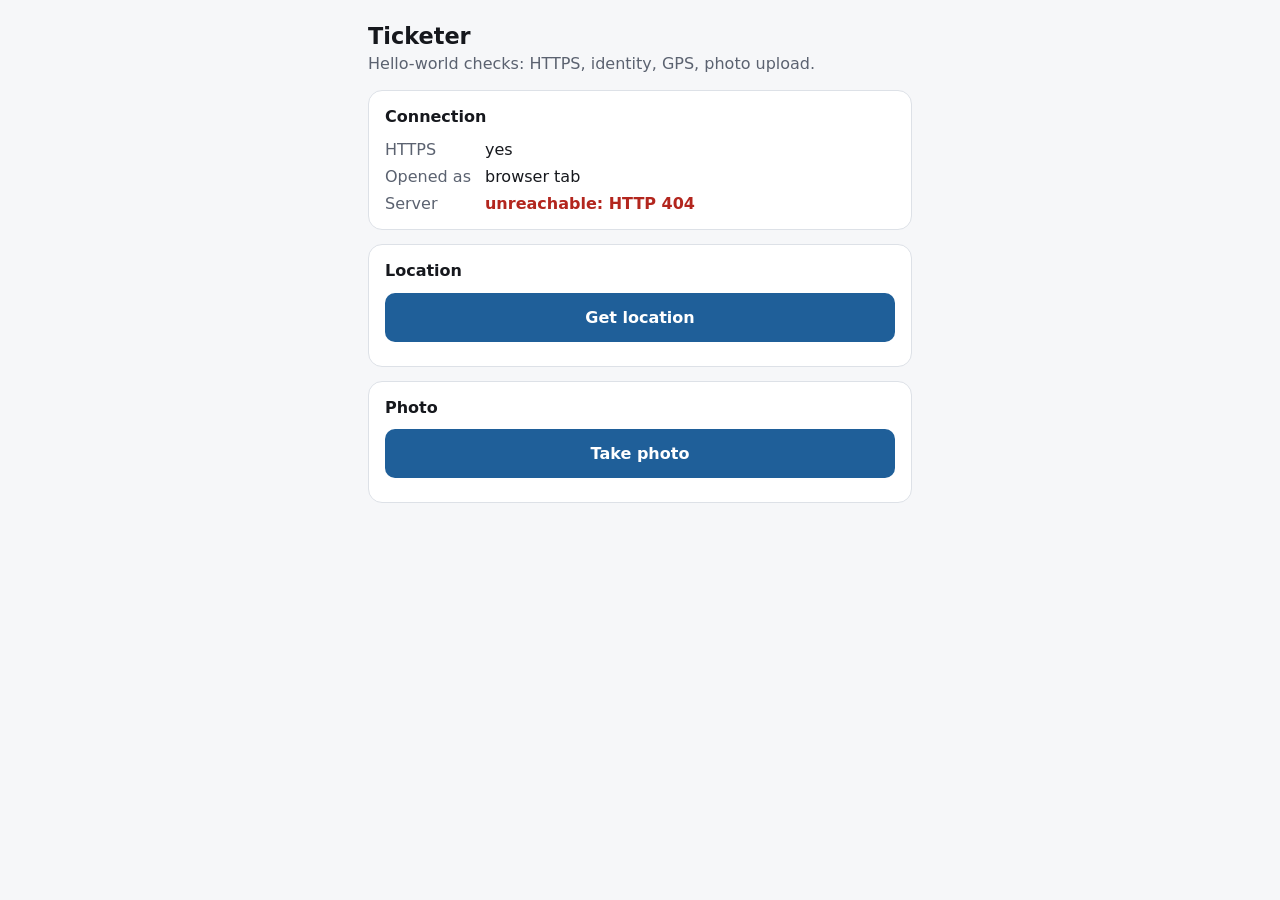
==== ticketer/app/static/index.html @ 548fff6b "Add Ticketer hello-world Home Assistant app Home Assistant app repository with one app, ticketer: - " ====
<!doctype html>
<html lang="en">
<head>
  <meta charset="utf-8">
  <meta name="viewport" content="width=device-width, initial-scale=1, viewport-fit=cover">
  <title>Ticketer</title>
  <link rel="manifest" href="/manifest.webmanifest">
  <link rel="icon" href="/icon.svg" type="image/svg+xml">
  <meta name="theme-color" content="#1f5f99">
  <meta name="apple-mobile-web-app-capable" content="yes">
  <style>
    :root {
      --bg: #f6f7f9; --card: #ffffff; --text: #16181d; --muted: #5b6270;
      --accent: #1f5f99; --accent-text: #ffffff; --bad: #b3261e; --border: #dde1e7;
      color-scheme: light dark;
    }
    @media (prefers-color-scheme: dark) {
      :root {
        --bg: #111317; --card: #1b1e24; --text: #e8eaee; --muted: #9aa2af;
        --accent: #6aa9e0; --accent-text: #0b1520; --bad: #f2b8b5; --border: #2c3038;
      }
    }
    * { box-sizing: border-box; }
    body {
      margin: 0; background: var(--bg); color: var(--text);
      font: 16px/1.45 system-ui, -apple-system, "Segoe UI", Roboto, sans-serif;
      padding: max(16px, env(safe-area-inset-top)) 16px max(24px, env(safe-area-inset-bottom));
    }
    main { max-width: 34rem; margin: 0 auto; display: grid; gap: 14px; }
    h1 { font-size: 1.4rem; margin: 4px 0 0; }
    .sub { color: var(--muted); margin: 0; }
    section { background: var(--card); border: 1px solid var(--border); border-radius: 14px; padding: 14px 16px; }
    h2 { font-size: 1rem; margin: 0 0 10px; }
    dl { display: grid; grid-template-columns: max-content 1fr; gap: 4px 14px; margin: 10px 0 0; }
    dt { color: var(--muted); }
    dd { margin: 0; overflow-wrap: anywhere; font-variant-numeric: tabular-nums; }
    dd.bad { color: var(--bad); font-weight: 600; }
    button, .button {
      display: block; width: 100%; text-align: center; font: inherit; font-weight: 600;
      padding: 13px; border: 0; border-radius: 10px; background: var(--accent); color: var(--accent-text);
      cursor: pointer;
    }
    input[type=file] { position: absolute; width: 1px; height: 1px; opacity: 0; }
  </style>
</head>
<body>
<main>
  <header>
    <h1>Ticketer</h1>
    <p class="sub">Hello-world checks: HTTPS, identity, GPS, photo upload.</p>
  </header>

  <section>
    <h2>Connection</h2>
    <dl id="status"><dt>Status</dt><dd>checking…</dd></dl>
  </section>

  <section>
    <h2>Location</h2>
    <button id="locate" type="button">Get location</button>
    <dl id="loc"></dl>
  </section>

  <section>
    <h2>Photo</h2>
    <label class="button" for="photo">Take photo</label>
    <input id="photo" type="file" accept="image/*" capture="environment">
    <dl id="shot"></dl>
  </section>
</main>

<script>
  const $ = (id) => document.getElementById(id);
  let lastFix = null;

  // rows: [label, value, isBad?]
  function show(el, rows) {
    el.replaceChildren(...rows.flatMap(([label, value, bad]) => {
      const dt = document.createElement("dt");
      dt.textContent = label;
      const dd = document.createElement("dd");
      dd.textContent = value;
      if (bad) dd.className = "bad";
      return [dt, dd];
    }));
  }

  const standalone = matchMedia("(display-mode: standalone)").matches || navigator.standalone === true;
  const baseRows = [
    ["HTTPS", window.isSecureContext ? "yes" : "NO: camera and GPS are blocked", !window.isSecureContext],
    ["Opened as", standalone ? "home-screen app" : "browser tab"],
  ];
  show($("status"), [...baseRows, ["Server", "contacting…"]]);
  fetch("/api/whoami")
    .then((r) => { if (!r.ok) throw new Error(`HTTP ${r.status}`); return r.json(); })
    .then((w) => show($("status"), [
      ...baseRows,
      ["Signed in as", w.user_login ? `${w.user_name || ""} <${w.user_login}>`.trim() : "unknown (not via Tailscale Serve?)", !w.user_login],
      ["Server version", w.version],
      ["Server time", new Date(w.server_time).toLocaleString()],
    ]))
    .catch((e) => show($("status"), [...baseRows, ["Server", `unreachable: ${e.message}`, true]]));

  $("locate").addEventListener("click", () => {
    if (!("geolocation" in navigator)) return show($("loc"), [["Error", "geolocation not available", true]]);
    const t0 = performance.now();
    show($("loc"), [["Status", "waiting for a fix…"]]);
    navigator.geolocation.getCurrentPosition(
      ({ coords: c }) => {
        lastFix = c;
        show($("loc"), [
          ["Latitude", c.latitude.toFixed(6)],
          ["Longitude", c.longitude.toFixed(6)],
          ["Accuracy", `±${Math.round(c.accuracy)} m`, c.accuracy > 25],
          ["Heading", c.heading == null || Number.isNaN(c.heading) ? "n/a (only while moving)" : `${Math.round(c.heading)}°`],
          ["Time to fix", `${Math.round(performance.now() - t0)} ms`],
        ]);
      },
      (e) => show($("loc"), [["Error", `${e.code}: ${e.message}`, true]]),
      { enableHighAccuracy: true, timeout: 20000, maximumAge: 0 },
    );
  });

  $("photo").addEventListener("change", async () => {
    const file = $("photo").files[0];
    if (!file) return;
    show($("shot"), [["Status", "uploading…"]]);

    let dims = "unknown";
    try {
      const bmp = await createImageBitmap(file);
      dims = `${bmp.width} × ${bmp.height}`;
      bmp.close();
    } catch { /* e.g. a format the browser can't decode */ }

    const form = new FormData();
    form.append("photo", file);
    if (lastFix) {
      form.append("lat", lastFix.latitude);
      form.append("lon", lastFix.longitude);
      form.append("accuracy_m", lastFix.accuracy);
    }

    const t0 = performance.now();
    try {
      const r = await fetch("/api/probe", { method: "POST", body: form });
      if (!r.ok) throw new Error(`HTTP ${r.status}`);
      const j = await r.json();
      show($("shot"), [
        ["Type", file.type || "unknown"],
        ["Dimensions", dims],
        ["Size", `${(file.size / 1e6).toFixed(2)} MB`],
        ["Upload", `${j.bytes === file.size ? "OK" : "size mismatch"} in ${Math.round(performance.now() - t0)} ms`, j.bytes !== file.size],
        ["GPS sent", j.lat != null ? `${j.lat.toFixed(5)}, ${j.lon.toFixed(5)}` : "none (tap Get location first)"],
      ]);
    } catch (e) {
      show($("shot"), [["Upload", `failed: ${e.message}`, true]]);
    } finally {
      $("photo").value = "";
    }
  });
</script>
</body>
</html>
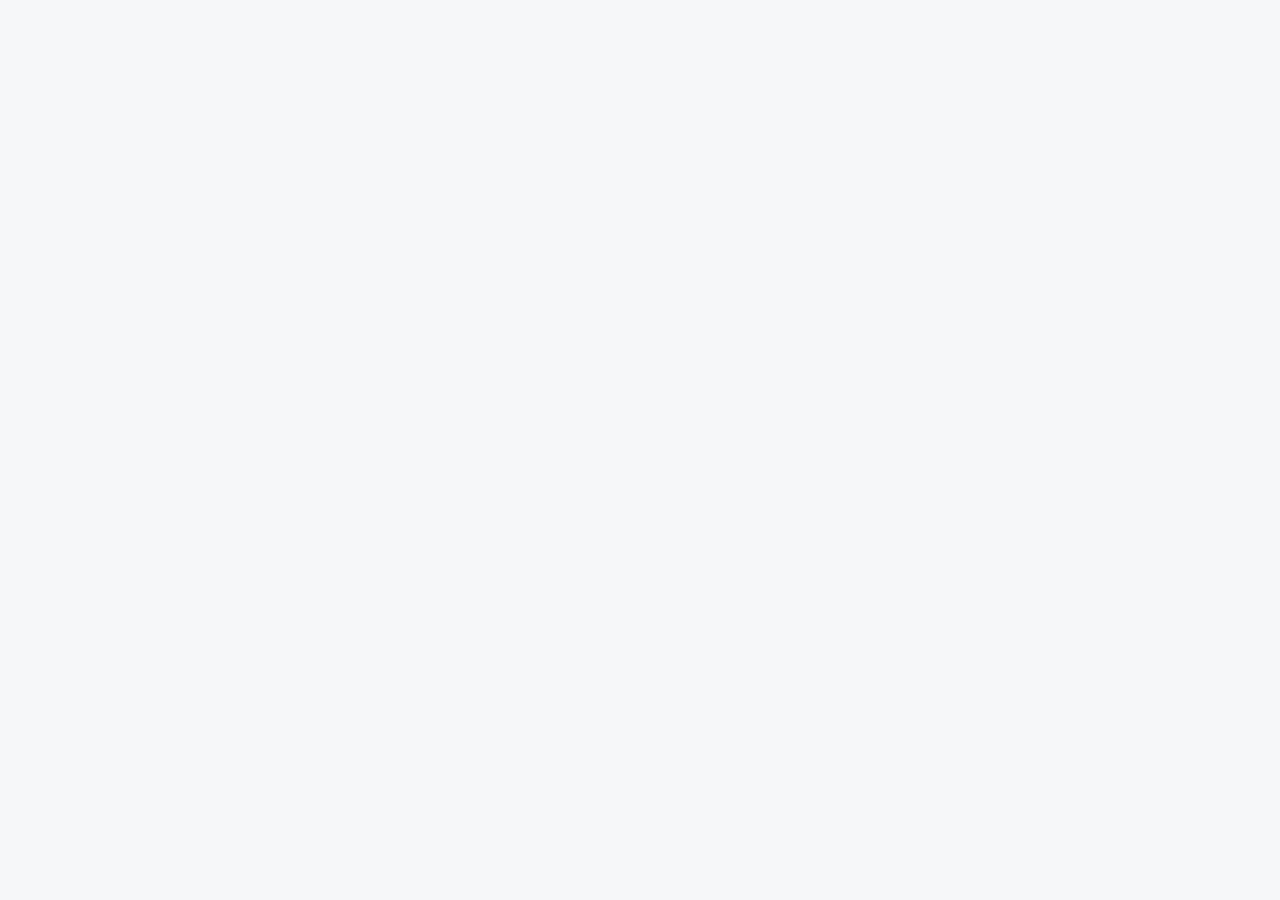
==== commit 43f15ad1: "Add capture sessions (v0.2.0) Phone: Begin Capture starts a GPS watch; each snap stores the photo, a" ====
--- a/ticketer/app/static/index.html
+++ b/ticketer/app/static/index.html
@@ -10,14 +10,18 @@
   <meta name="apple-mobile-web-app-capable" content="yes">
   <style>
     :root {
-      --bg: #f6f7f9; --card: #ffffff; --text: #16181d; --muted: #5b6270;
-      --accent: #1f5f99; --accent-text: #ffffff; --bad: #b3261e; --border: #dde1e7;
+      --bg: #f6f7f9; --card: #ffffff; --text: #16181d; --muted: #5b6270; --border: #dde1e7;
+      --accent: #1f5f99; --accent-text: #ffffff; --subtle: #e8ebf0;
+      --ok: #1e7a3c; --ok-bg: #e3f4e8; --warn: #8a5a00; --warn-bg: #fdf1d8;
+      --bad: #b3261e; --bad-bg: #fbe4e2; --info-bg: #e5eef8;
       color-scheme: light dark;
     }
     @media (prefers-color-scheme: dark) {
       :root {
-        --bg: #111317; --card: #1b1e24; --text: #e8eaee; --muted: #9aa2af;
-        --accent: #6aa9e0; --accent-text: #0b1520; --bad: #f2b8b5; --border: #2c3038;
+        --bg: #111317; --card: #1b1e24; --text: #e8eaee; --muted: #9aa2af; --border: #2c3038;
+        --accent: #6aa9e0; --accent-text: #0b1520; --subtle: #262a31;
+        --ok: #8fd6a4; --ok-bg: #173323; --warn: #f0c56b; --warn-bg: #3a2d10;
+        --bad: #f2b8b5; --bad-bg: #3d1a18; --info-bg: #1b2a3a;
       }
     }
     * { box-sizing: border-box; }
@@ -28,137 +32,68 @@
     }
     main { max-width: 34rem; margin: 0 auto; display: grid; gap: 14px; }
     h1 { font-size: 1.4rem; margin: 4px 0 0; }
-    .sub { color: var(--muted); margin: 0; }
-    section { background: var(--card); border: 1px solid var(--border); border-radius: 14px; padding: 14px 16px; }
-    h2 { font-size: 1rem; margin: 0 0 10px; }
-    dl { display: grid; grid-template-columns: max-content 1fr; gap: 4px 14px; margin: 10px 0 0; }
-    dt { color: var(--muted); }
-    dd { margin: 0; overflow-wrap: anywhere; font-variant-numeric: tabular-nums; }
-    dd.bad { color: var(--bad); font-weight: 600; }
-    button, .button {
+    h2 { font-size: 1rem; margin: 0 0 8px; }
+    header p { margin: 2px 0 0; }
+    .muted { color: var(--muted); }
+    .small { font-size: 0.85rem; }
+    .warn-text { color: var(--warn); font-size: 0.85rem; }
+    .error-text { color: var(--bad); }
+    a { color: var(--accent); }
+    .button {
       display: block; width: 100%; text-align: center; font: inherit; font-weight: 600;
-      padding: 13px; border: 0; border-radius: 10px; background: var(--accent); color: var(--accent-text);
-      cursor: pointer;
+      padding: 13px; border: 0; border-radius: 12px; cursor: pointer; text-decoration: none;
+      -webkit-tap-highlight-color: transparent; user-select: none;
     }
+    .button.primary { background: var(--accent); color: var(--accent-text); }
+    .button.subtle { background: var(--subtle); color: var(--text); }
+    .button.big { padding: 22px; font-size: 1.15rem; }
+    .button:disabled, .button.disabled { opacity: 0.5; pointer-events: none; }
     input[type=file] { position: absolute; width: 1px; height: 1px; opacity: 0; }
+    .notice { margin: 0; padding: 10px 12px; border-radius: 10px; background: var(--info-bg); }
+    .notice.error { background: var(--bad-bg); color: var(--bad); }
+    .gps { padding: 8px 12px; border-radius: 10px; background: var(--subtle); font-variant-numeric: tabular-nums; }
+    .gps.ok { background: var(--ok-bg); color: var(--ok); }
+    .gps.warn { background: var(--warn-bg); color: var(--warn); }
+    .gps.bad { background: var(--bad-bg); color: var(--bad); }
+    .chip { display: inline-block; font-size: 0.75rem; padding: 1px 8px; border-radius: 99px; background: var(--subtle); color: var(--muted); }
+    .chip.uploaded, .chip.queued-server { background: var(--ok-bg); color: var(--ok); }
+    .chip.failed { background: var(--bad-bg); color: var(--bad); }
+    .chip.uploading, .chip.locating { background: var(--warn-bg); color: var(--warn); }
+    .chip.capturing { background: var(--warn-bg); color: var(--warn); }
+    .chip.queued { background: var(--info-bg); color: var(--accent); }
+    .shots, .photos { list-style: none; margin: 0; padding: 0; display: grid; gap: 8px; }
+    .shot {
+      display: grid; grid-template-columns: 64px 1fr auto; gap: 12px; align-items: center;
+      background: var(--card); border: 1px solid var(--border); border-radius: 12px; padding: 8px;
+    }
+    .shot img, .shot .thumb { width: 64px; height: 64px; object-fit: cover; border-radius: 8px; background: var(--subtle); }
+    .icon {
+      width: 44px; height: 44px; border: 0; border-radius: 10px; background: transparent;
+      color: var(--muted); font-size: 1.1rem; cursor: pointer;
+    }
+    .icon:disabled { opacity: 0.3; }
+    .actions { display: grid; gap: 8px; margin-top: 8px; }
+    .actions p { margin: 0; text-align: center; }
+    .batches { display: grid; gap: 8px; }
+    .batch {
+      display: flex; justify-content: space-between; gap: 8px; flex-wrap: wrap; color: inherit; text-decoration: none;
+      background: var(--card); border: 1px solid var(--border); border-radius: 12px; padding: 12px;
+    }
+    .photos li { background: var(--card); border: 1px solid var(--border); border-radius: 12px; overflow: hidden; }
+    .photos img { display: block; width: 100%; height: auto; background: var(--subtle); }
+    .photos .small { padding: 8px 10px; }
+    .back { text-decoration: none; font-weight: 600; }
+    #toast {
+      position: fixed; left: 16px; right: 16px; bottom: max(16px, env(safe-area-inset-bottom));
+      max-width: 34rem; margin: 0 auto; padding: 12px 14px; border-radius: 12px;
+      background: var(--bad-bg); color: var(--bad); border: 1px solid var(--border); box-shadow: 0 4px 16px rgb(0 0 0 / 0.2);
+    }
   </style>
 </head>
 <body>
-<main>
-  <header>
-    <h1>Ticketer</h1>
-    <p class="sub">Hello-world checks: HTTPS, identity, GPS, photo upload.</p>
-  </header>
-
-  <section>
-    <h2>Connection</h2>
-    <dl id="status"><dt>Status</dt><dd>checking…</dd></dl>
-  </section>
-
-  <section>
-    <h2>Location</h2>
-    <button id="locate" type="button">Get location</button>
-    <dl id="loc"></dl>
-  </section>
-
-  <section>
-    <h2>Photo</h2>
-    <label class="button" for="photo">Take photo</label>
-    <input id="photo" type="file" accept="image/*" capture="environment">
-    <dl id="shot"></dl>
-  </section>
-</main>
-
-<script>
-  const $ = (id) => document.getElementById(id);
-  let lastFix = null;
-
-  // rows: [label, value, isBad?]
-  function show(el, rows) {
-    el.replaceChildren(...rows.flatMap(([label, value, bad]) => {
-      const dt = document.createElement("dt");
-      dt.textContent = label;
-      const dd = document.createElement("dd");
-      dd.textContent = value;
-      if (bad) dd.className = "bad";
-      return [dt, dd];
-    }));
-  }
-
-  const standalone = matchMedia("(display-mode: standalone)").matches || navigator.standalone === true;
-  const baseRows = [
-    ["HTTPS", window.isSecureContext ? "yes" : "NO: camera and GPS are blocked", !window.isSecureContext],
-    ["Opened as", standalone ? "home-screen app" : "browser tab"],
-  ];
-  show($("status"), [...baseRows, ["Server", "contacting…"]]);
-  fetch("/api/whoami")
-    .then((r) => { if (!r.ok) throw new Error(`HTTP ${r.status}`); return r.json(); })
-    .then((w) => show($("status"), [
-      ...baseRows,
-      ["Signed in as", w.user_login ? `${w.user_name || ""} <${w.user_login}>`.trim() : "unknown (not via Tailscale Serve?)", !w.user_login],
-      ["Server version", w.version],
-      ["Server time", new Date(w.server_time).toLocaleString()],
-    ]))
-    .catch((e) => show($("status"), [...baseRows, ["Server", `unreachable: ${e.message}`, true]]));
-
-  $("locate").addEventListener("click", () => {
-    if (!("geolocation" in navigator)) return show($("loc"), [["Error", "geolocation not available", true]]);
-    const t0 = performance.now();
-    show($("loc"), [["Status", "waiting for a fix…"]]);
-    navigator.geolocation.getCurrentPosition(
-      ({ coords: c }) => {
-        lastFix = c;
-        show($("loc"), [
-          ["Latitude", c.latitude.toFixed(6)],
-          ["Longitude", c.longitude.toFixed(6)],
-          ["Accuracy", `±${Math.round(c.accuracy)} m`, c.accuracy > 25],
-          ["Heading", c.heading == null || Number.isNaN(c.heading) ? "n/a (only while moving)" : `${Math.round(c.heading)}°`],
-          ["Time to fix", `${Math.round(performance.now() - t0)} ms`],
-        ]);
-      },
-      (e) => show($("loc"), [["Error", `${e.code}: ${e.message}`, true]]),
-      { enableHighAccuracy: true, timeout: 20000, maximumAge: 0 },
-    );
-  });
-
-  $("photo").addEventListener("change", async () => {
-    const file = $("photo").files[0];
-    if (!file) return;
-    show($("shot"), [["Status", "uploading…"]]);
-
-    let dims = "unknown";
-    try {
-      const bmp = await createImageBitmap(file);
-      dims = `${bmp.width} × ${bmp.height}`;
-      bmp.close();
-    } catch { /* e.g. a format the browser can't decode */ }
-
-    const form = new FormData();
-    form.append("photo", file);
-    if (lastFix) {
-      form.append("lat", lastFix.latitude);
-      form.append("lon", lastFix.longitude);
-      form.append("accuracy_m", lastFix.accuracy);
-    }
-
-    const t0 = performance.now();
-    try {
-      const r = await fetch("/api/probe", { method: "POST", body: form });
-      if (!r.ok) throw new Error(`HTTP ${r.status}`);
-      const j = await r.json();
-      show($("shot"), [
-        ["Type", file.type || "unknown"],
-        ["Dimensions", dims],
-        ["Size", `${(file.size / 1e6).toFixed(2)} MB`],
-        ["Upload", `${j.bytes === file.size ? "OK" : "size mismatch"} in ${Math.round(performance.now() - t0)} ms`, j.bytes !== file.size],
-        ["GPS sent", j.lat != null ? `${j.lat.toFixed(5)}, ${j.lon.toFixed(5)}` : "none (tap Get location first)"],
-      ]);
-    } catch (e) {
-      show($("shot"), [["Upload", `failed: ${e.message}`, true]]);
-    } finally {
-      $("photo").value = "";
-    }
-  });
-</script>
+  <main id="view"></main>
+  <div id="toast" role="alert" hidden></div>
+  <noscript>Ticketer needs JavaScript.</noscript>
+  <script type="module" src="/app.js"></script>
 </body>
 </html>
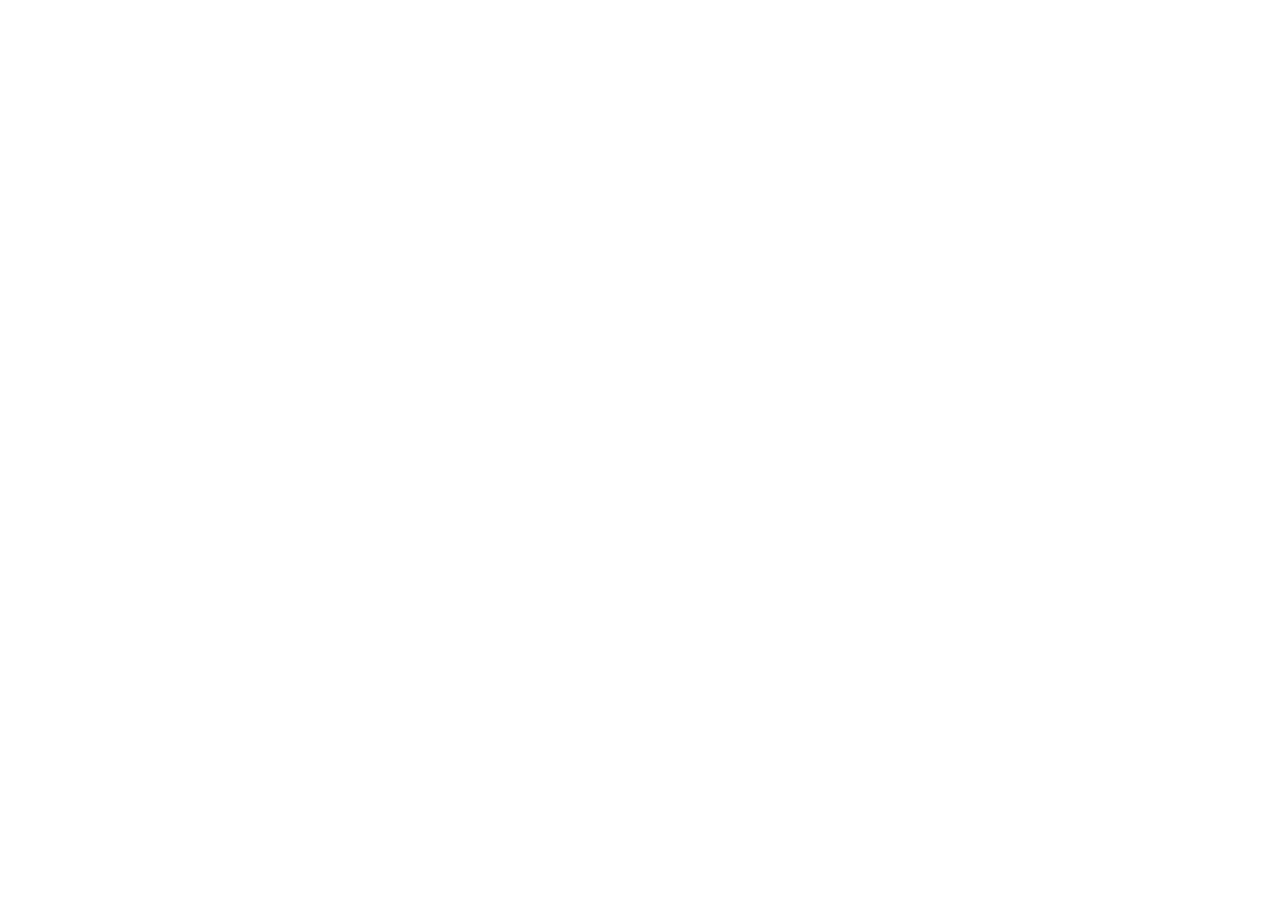
==== commit fa4818e4: "Move the whole app to Ionic (v0.9.0) The home and capture screens join the batch screen previewed in" ====
--- a/ticketer/app/static/index.html
+++ b/ticketer/app/static/index.html
@@ -6,94 +6,21 @@
   <title>Ticketer</title>
   <link rel="manifest" href="/manifest.webmanifest">
   <link rel="icon" href="/icon.svg" type="image/svg+xml">
-  <meta name="theme-color" content="#1f5f99">
+  <!-- Android colours the status bar with this: match the toolbar under it. -->
+  <meta name="theme-color" media="(prefers-color-scheme: light)" content="#ffffff">
+  <meta name="theme-color" media="(prefers-color-scheme: dark)" content="#1f1f1f">
   <meta name="apple-mobile-web-app-capable" content="yes">
-  <style>
-    :root {
-      --bg: #f6f7f9; --card: #ffffff; --text: #16181d; --muted: #5b6270; --border: #dde1e7;
-      --accent: #1f5f99; --accent-text: #ffffff; --subtle: #e8ebf0;
-      --ok: #1e7a3c; --ok-bg: #e3f4e8; --warn: #8a5a00; --warn-bg: #fdf1d8;
-      --bad: #b3261e; --bad-bg: #fbe4e2; --info-bg: #e5eef8;
-      color-scheme: light dark;
-    }
-    @media (prefers-color-scheme: dark) {
-      :root {
-        --bg: #111317; --card: #1b1e24; --text: #e8eaee; --muted: #9aa2af; --border: #2c3038;
-        --accent: #6aa9e0; --accent-text: #0b1520; --subtle: #262a31;
-        --ok: #8fd6a4; --ok-bg: #173323; --warn: #f0c56b; --warn-bg: #3a2d10;
-        --bad: #f2b8b5; --bad-bg: #3d1a18; --info-bg: #1b2a3a;
-      }
-    }
-    * { box-sizing: border-box; }
-    body {
-      margin: 0; background: var(--bg); color: var(--text);
-      font: 16px/1.45 system-ui, -apple-system, "Segoe UI", Roboto, sans-serif;
-      padding: max(16px, env(safe-area-inset-top)) 16px max(24px, env(safe-area-inset-bottom));
-    }
-    main { max-width: 34rem; margin: 0 auto; display: grid; gap: 14px; }
-    h1 { font-size: 1.4rem; margin: 4px 0 0; }
-    h2 { font-size: 1rem; margin: 0 0 8px; }
-    header p { margin: 2px 0 0; }
-    .muted { color: var(--muted); }
-    .small { font-size: 0.85rem; }
-    .warn-text { color: var(--warn); font-size: 0.85rem; }
-    .error-text { color: var(--bad); }
-    a { color: var(--accent); }
-    .button {
-      display: block; width: 100%; text-align: center; font: inherit; font-weight: 600;
-      padding: 13px; border: 0; border-radius: 12px; cursor: pointer; text-decoration: none;
-      -webkit-tap-highlight-color: transparent; user-select: none;
-    }
-    .button.primary { background: var(--accent); color: var(--accent-text); }
-    .button.subtle { background: var(--subtle); color: var(--text); }
-    .button.big { padding: 22px; font-size: 1.15rem; }
-    .button:disabled, .button.disabled { opacity: 0.5; pointer-events: none; }
-    input[type=file] { position: absolute; width: 1px; height: 1px; opacity: 0; }
-    .notice { margin: 0; padding: 10px 12px; border-radius: 10px; background: var(--info-bg); }
-    .notice.error { background: var(--bad-bg); color: var(--bad); }
-    .gps { padding: 8px 12px; border-radius: 10px; background: var(--subtle); font-variant-numeric: tabular-nums; }
-    .gps.ok { background: var(--ok-bg); color: var(--ok); }
-    .gps.warn { background: var(--warn-bg); color: var(--warn); }
-    .gps.bad { background: var(--bad-bg); color: var(--bad); }
-    .chip { display: inline-block; font-size: 0.75rem; padding: 1px 8px; border-radius: 99px; background: var(--subtle); color: var(--muted); }
-    .chip.uploaded, .chip.queued-server { background: var(--ok-bg); color: var(--ok); }
-    .chip.failed { background: var(--bad-bg); color: var(--bad); }
-    .chip.uploading, .chip.locating { background: var(--warn-bg); color: var(--warn); }
-    .chip.capturing { background: var(--warn-bg); color: var(--warn); }
-    .chip.queued { background: var(--info-bg); color: var(--accent); }
-    .shots, .photos { list-style: none; margin: 0; padding: 0; display: grid; gap: 8px; }
-    .shot {
-      display: grid; grid-template-columns: 64px 1fr auto; gap: 12px; align-items: center;
-      background: var(--card); border: 1px solid var(--border); border-radius: 12px; padding: 8px;
-    }
-    .shot img, .shot .thumb { width: 64px; height: 64px; object-fit: cover; border-radius: 8px; background: var(--subtle); }
-    .icon {
-      width: 44px; height: 44px; border: 0; border-radius: 10px; background: transparent;
-      color: var(--muted); font-size: 1.1rem; cursor: pointer;
-    }
-    .icon:disabled { opacity: 0.3; }
-    .actions { display: grid; gap: 8px; margin-top: 8px; }
-    .actions p { margin: 0; text-align: center; }
-    .batches { display: grid; gap: 8px; }
-    .batch {
-      display: flex; justify-content: space-between; gap: 8px; flex-wrap: wrap; color: inherit; text-decoration: none;
-      background: var(--card); border: 1px solid var(--border); border-radius: 12px; padding: 12px;
-    }
-    .photos li { background: var(--card); border: 1px solid var(--border); border-radius: 12px; overflow: hidden; }
-    .photos img { display: block; width: 100%; height: auto; background: var(--subtle); }
-    .photos .small { padding: 8px 10px; }
-    .back { text-decoration: none; font-weight: 600; }
-    #toast {
-      position: fixed; left: 16px; right: 16px; bottom: max(16px, env(safe-area-inset-bottom));
-      max-width: 34rem; margin: 0 auto; padding: 12px 14px; border-radius: 12px;
-      background: var(--bad-bg); color: var(--bad); border: 1px solid var(--border); box-shadow: 0 4px 16px rgb(0 0 0 / 0.2);
-    }
-  </style>
+  <!-- Served by the app itself (see vendor.py): the phone loads nothing from outside the tailnet. -->
+  <link rel="stylesheet" href="/vendor/ionic-9.0.4/css/ionic.bundle.css">
+  <link rel="stylesheet" href="/vendor/ionic-9.0.4/css/palettes/dark.system.css">
+  <link rel="stylesheet" href="/app.css">
+  <script type="module" src="/vendor/ionic-9.0.4/ionic.esm.js"></script>
+  <script type="module" src="/app.js"></script>
 </head>
 <body>
-  <main id="view"></main>
-  <div id="toast" role="alert" hidden></div>
+  <ion-app>
+    <ion-router-outlet></ion-router-outlet>
+  </ion-app>
   <noscript>Ticketer needs JavaScript.</noscript>
-  <script type="module" src="/app.js"></script>
 </body>
 </html>
